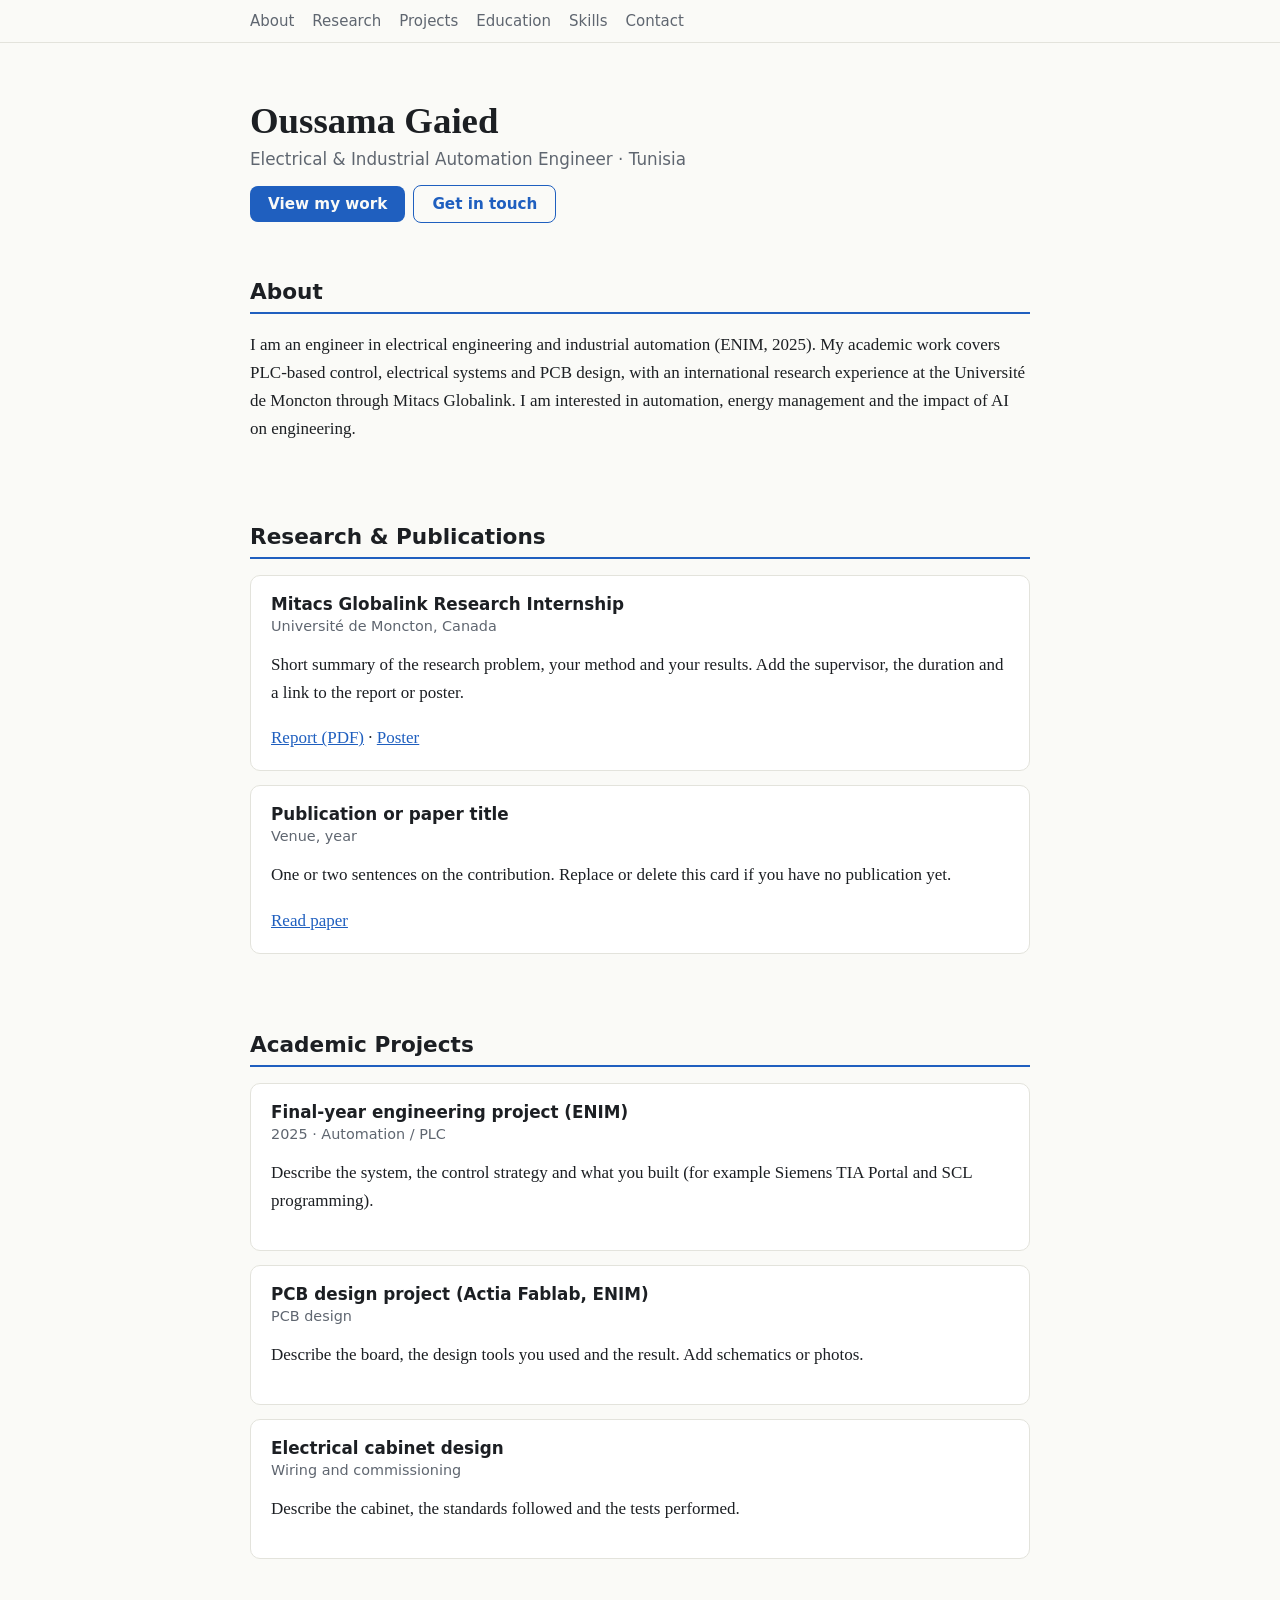
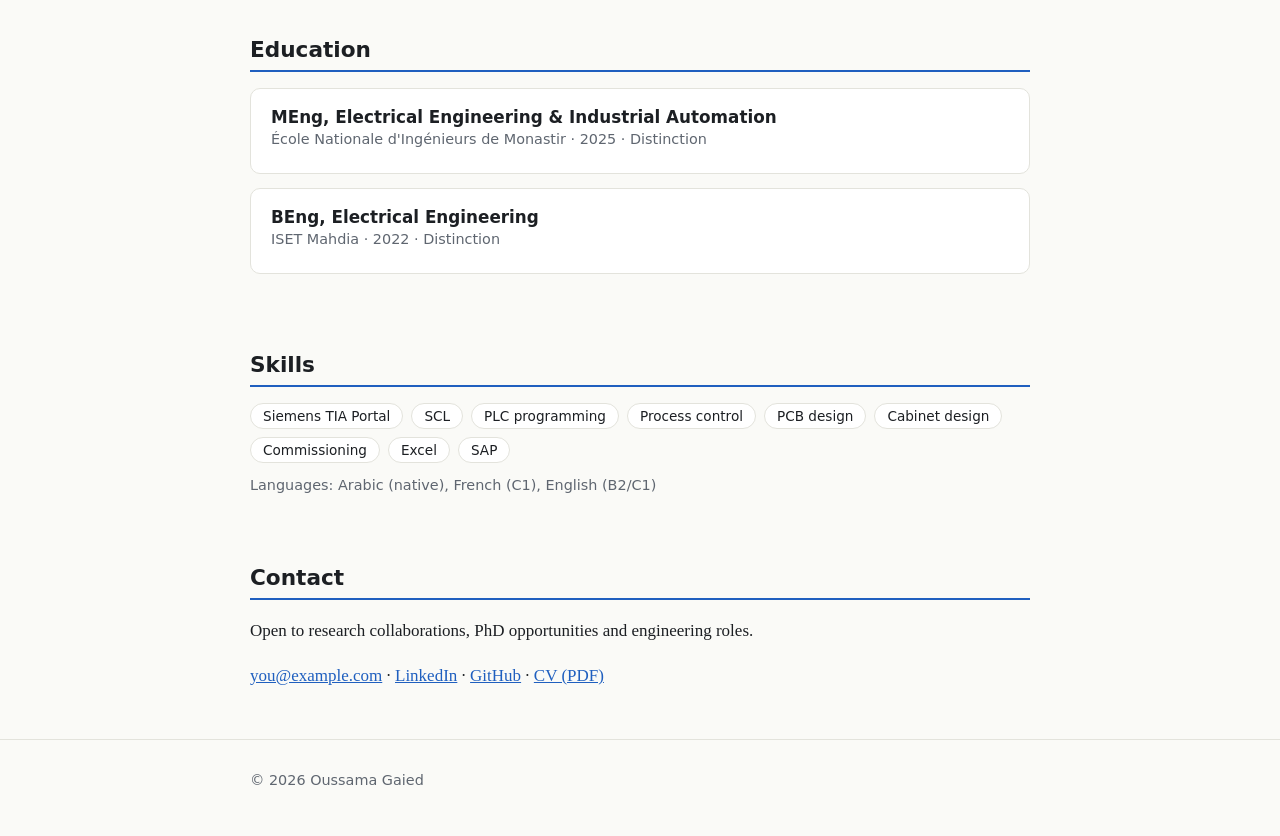
==== index.html @ b5bf5318 "Add files via upload" ====
<!DOCTYPE html>
<html lang="en">
<head>
<meta charset="utf-8">
<meta name="viewport" content="width=device-width, initial-scale=1, viewport-fit=cover">
<title>Oussama Gaied | Electrical & Automation Engineer</title>
<style>
:root{--bg:#fafaf7;--fg:#1c1f23;--muted:#5f6670;--accent:#1f5fbf;--card:#fff;--line:#e3e3dc;box-sizing:border-box;padding-top:env(safe-area-inset-top,0px);padding-bottom:env(safe-area-inset-bottom,0px)}
@media (prefers-color-scheme:dark){:root:not([data-theme="light"]){--bg:#14171a;--fg:#e8eaed;--muted:#9aa3ad;--accent:#6ea8ff;--card:#1b1f24;--line:#2b3138}}
:root[data-theme="dark"]{--bg:#14171a;--fg:#e8eaed;--muted:#9aa3ad;--accent:#6ea8ff;--card:#1b1f24;--line:#2b3138}
*{box-sizing:border-box}
html{scroll-padding-top:env(safe-area-inset-top,0px);scroll-behavior:smooth}
body{margin:0;background:var(--bg);color:var(--fg);font:17px/1.65 Georgia,"Times New Roman",serif}
.wrap{max-width:820px;margin:0 auto;padding:0 20px}
nav{position:sticky;top:env(safe-area-inset-top,0px);background:var(--bg);border-bottom:1px solid var(--line);z-index:5}
nav .wrap{display:flex;gap:18px;overflow-x:auto;padding:12px 20px;font:15px system-ui,sans-serif}
nav a{color:var(--muted);text-decoration:none;white-space:nowrap}
nav a:hover{color:var(--accent)}
header{padding:56px 0 24px}
h1{font-size:2.3rem;margin:0 0 6px;line-height:1.2}
.tag{color:var(--muted);font:1.05rem system-ui,sans-serif;margin:0 0 16px}
h2{font:600 1.35rem system-ui,sans-serif;margin:0 0 16px;padding-bottom:8px;border-bottom:2px solid var(--accent)}
section{padding:32px 0}
.card{background:var(--card);border:1px solid var(--line);border-radius:10px;padding:18px 20px;margin-bottom:14px}
.card h3{margin:0 0 4px;font:600 1.05rem system-ui,sans-serif}
.meta{color:var(--muted);font:.9rem system-ui,sans-serif;margin-bottom:8px}
.chips{display:flex;flex-wrap:wrap;gap:8px;padding:0;list-style:none;margin:0}
.chips li{font:.85rem system-ui,sans-serif;border:1px solid var(--line);background:var(--card);padding:4px 12px;border-radius:99px}
a{color:var(--accent)}
.btn{display:inline-block;font:600 .95rem system-ui,sans-serif;padding:9px 18px;border-radius:8px;background:var(--accent);color:var(--bg);text-decoration:none;margin-right:8px}
.btn.alt{background:none;border:1px solid var(--accent);color:var(--accent)}
footer{padding:32px 0 48px;color:var(--muted);font:.9rem system-ui,sans-serif;border-top:1px solid var(--line)}
</style>
</head>
<body>
<nav><div class="wrap"><a href="#about">About</a><a href="#research">Research</a><a href="#projects">Projects</a><a href="#education">Education</a><a href="#skills">Skills</a><a href="#contact">Contact</a></div></nav>

<main class="wrap">
<header>
<h1>Oussama Gaied</h1>
<p class="tag">Electrical &amp; Industrial Automation Engineer · Tunisia</p>
<a class="btn" href="#research">View my work</a><a class="btn alt" href="#contact">Get in touch</a>
</header>

<section id="about">
<h2>About</h2>
<p>I am an engineer in electrical engineering and industrial automation (ENIM, 2025). My academic work covers PLC-based control, electrical systems and PCB design, with an international research experience at the Université de Moncton through Mitacs Globalink. I am interested in automation, energy management and the impact of AI on engineering.</p>
</section>

<section id="research">
<h2>Research &amp; Publications</h2>
<div class="card">
<h3>Mitacs Globalink Research Internship</h3>
<div class="meta">Université de Moncton, Canada</div>
<p>Short summary of the research problem, your method and your results. Add the supervisor, the duration and a link to the report or poster.</p>
<a href="#">Report (PDF)</a> · <a href="#">Poster</a>
</div>
<div class="card">
<h3>Publication or paper title</h3>
<div class="meta">Venue, year</div>
<p>One or two sentences on the contribution. Replace or delete this card if you have no publication yet.</p>
<a href="#">Read paper</a>
</div>
</section>

<section id="projects">
<h2>Academic Projects</h2>
<div class="card">
<h3>Final-year engineering project (ENIM)</h3>
<div class="meta">2025 · Automation / PLC</div>
<p>Describe the system, the control strategy and what you built (for example Siemens TIA Portal and SCL programming).</p>
</div>
<div class="card">
<h3>PCB design project (Actia Fablab, ENIM)</h3>
<div class="meta">PCB design</div>
<p>Describe the board, the design tools you used and the result. Add schematics or photos.</p>
</div>
<div class="card">
<h3>Electrical cabinet design</h3>
<div class="meta">Wiring and commissioning</div>
<p>Describe the cabinet, the standards followed and the tests performed.</p>
</div>
</section>

<section id="education">
<h2>Education</h2>
<div class="card"><h3>MEng, Electrical Engineering &amp; Industrial Automation</h3><div class="meta">École Nationale d'Ingénieurs de Monastir · 2025 · Distinction</div></div>
<div class="card"><h3>BEng, Electrical Engineering</h3><div class="meta">ISET Mahdia · 2022 · Distinction</div></div>
</section>

<section id="skills">
<h2>Skills</h2>
<ul class="chips"><li>Siemens TIA Portal</li><li>SCL</li><li>PLC programming</li><li>Process control</li><li>PCB design</li><li>Cabinet design</li><li>Commissioning</li><li>Excel</li><li>SAP</li></ul>
<p class="meta" style="margin-top:14px">Languages: Arabic (native), French (C1), English (B2/C1)</p>
</section>

<section id="contact">
<h2>Contact</h2>
<p>Open to research collaborations, PhD opportunities and engineering roles.</p>
<p><a href="mailto:you@example.com">you@example.com</a> · <a href="#">LinkedIn</a> · <a href="#">GitHub</a> · <a href="#">CV (PDF)</a></p>
</section>
</main>

<footer><div class="wrap">© 2026 Oussama Gaied</div></footer>
</body>
</html>
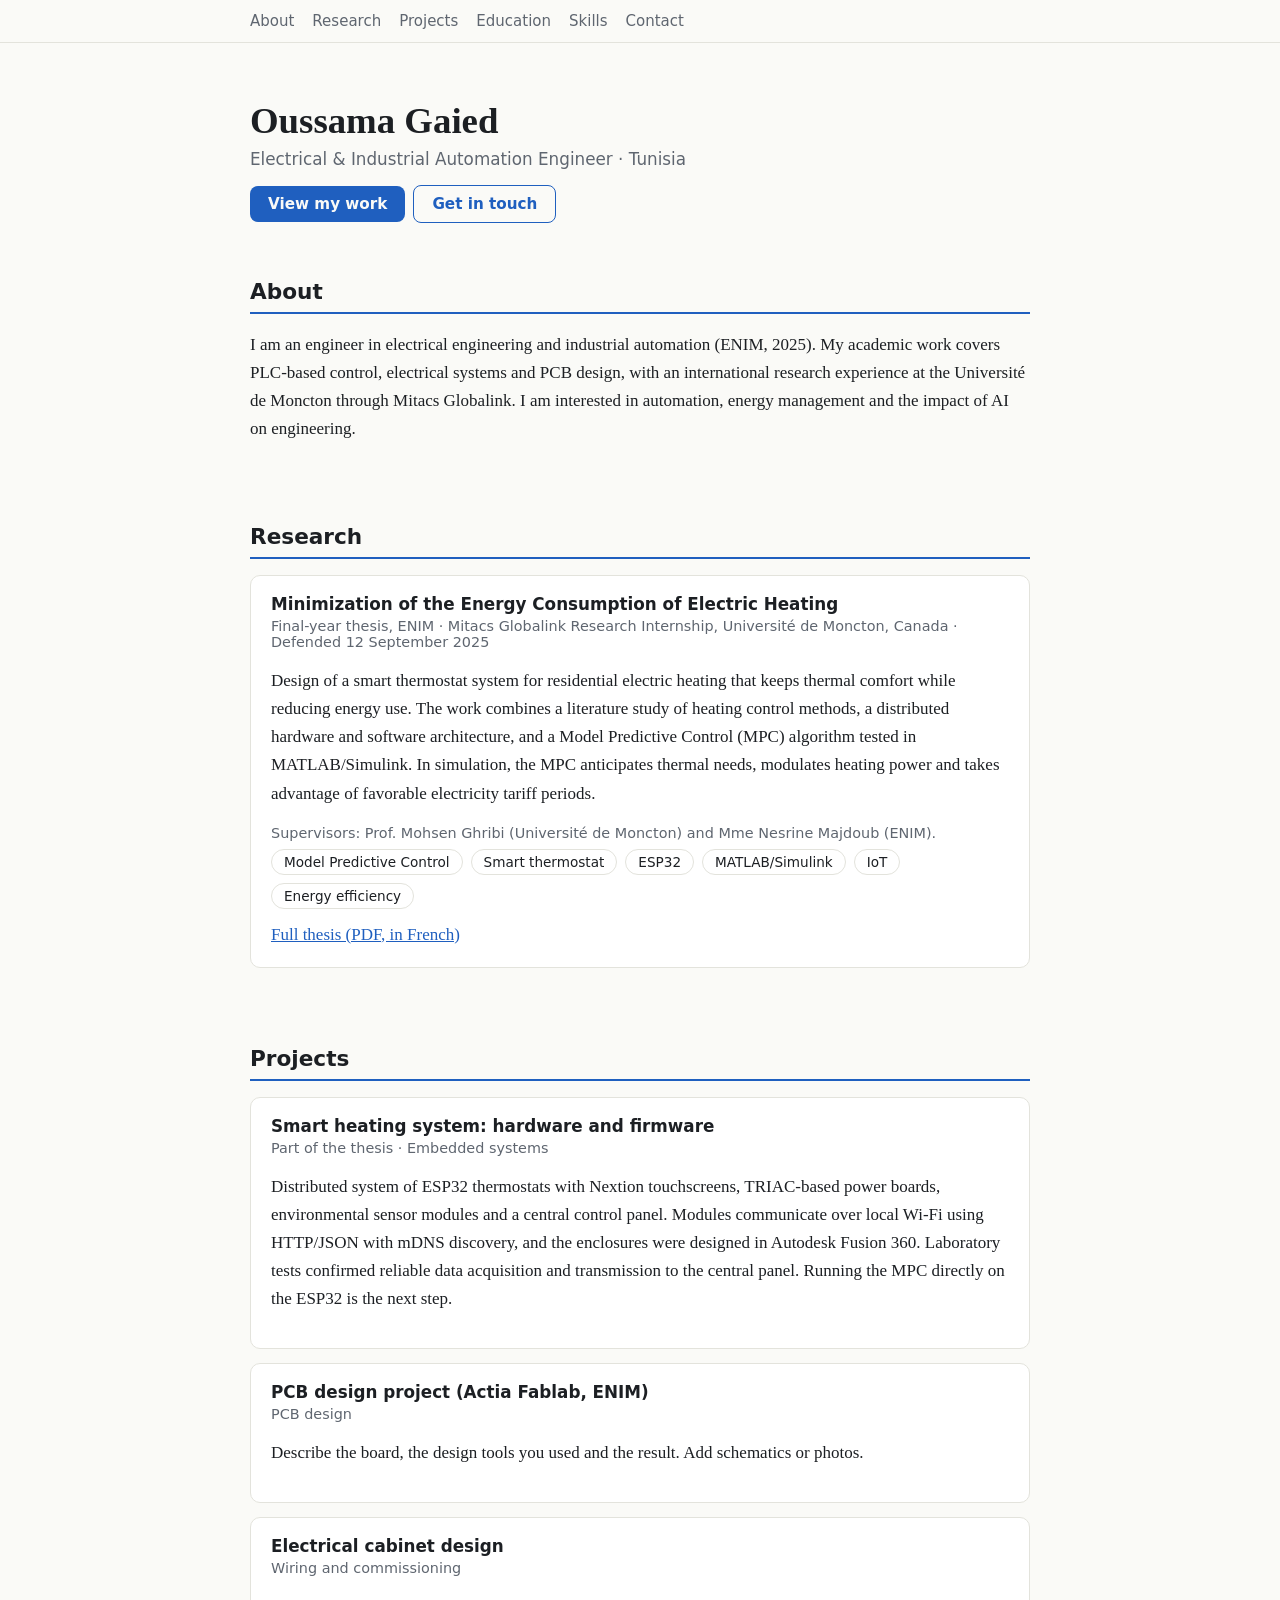
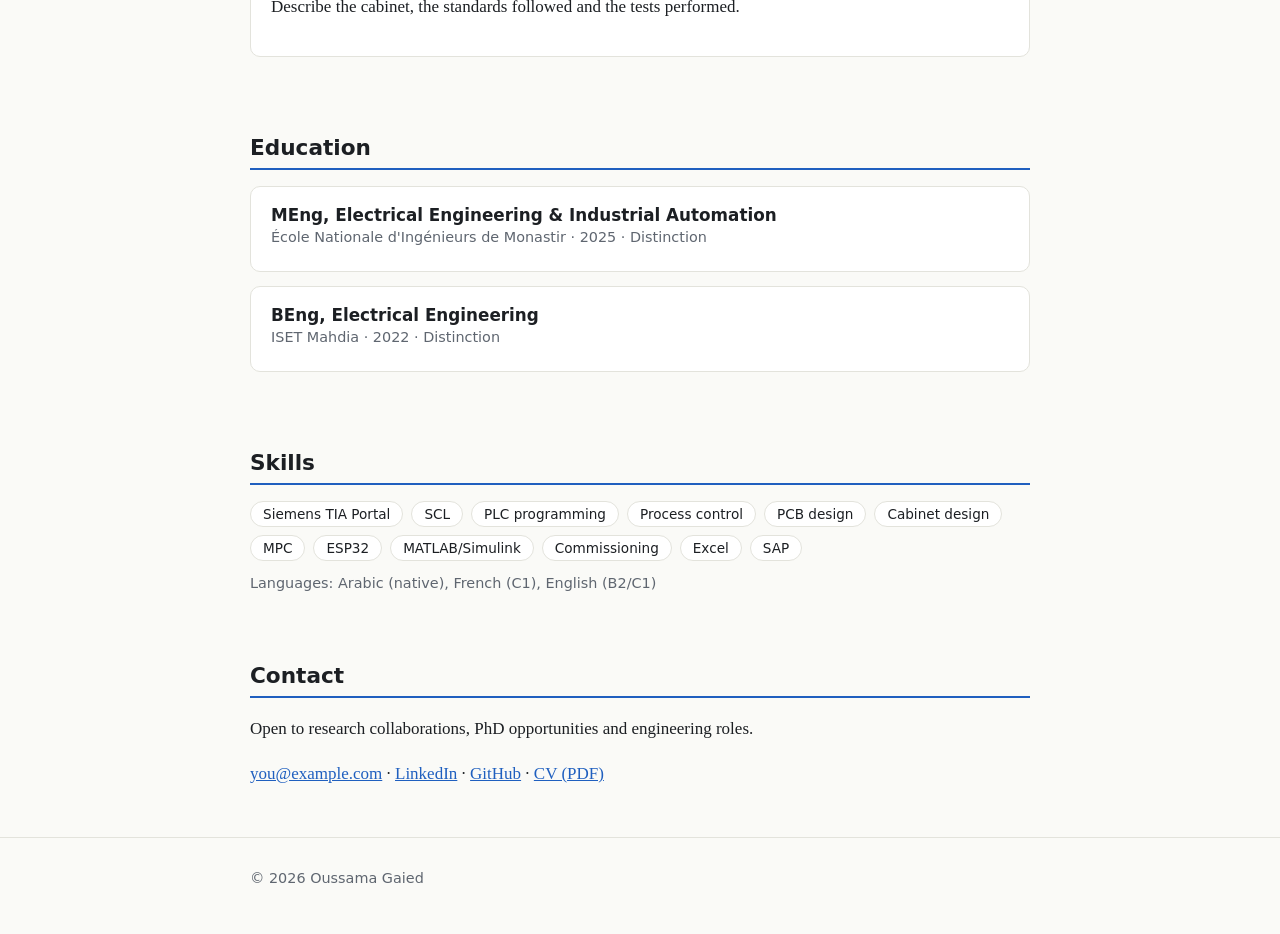
==== commit cadc8e38: "Add files via upload" ====
--- a/index.html
+++ b/index.html
@@ -48,27 +48,23 @@
 </section>
 
 <section id="research">
-<h2>Research &amp; Publications</h2>
+<h2>Research</h2>
 <div class="card">
-<h3>Mitacs Globalink Research Internship</h3>
-<div class="meta">Université de Moncton, Canada</div>
-<p>Short summary of the research problem, your method and your results. Add the supervisor, the duration and a link to the report or poster.</p>
-<a href="#">Report (PDF)</a> · <a href="#">Poster</a>
-</div>
-<div class="card">
-<h3>Publication or paper title</h3>
-<div class="meta">Venue, year</div>
-<p>One or two sentences on the contribution. Replace or delete this card if you have no publication yet.</p>
-<a href="#">Read paper</a>
+<h3>Minimization of the Energy Consumption of Electric Heating</h3>
+<div class="meta">Final-year thesis, ENIM · Mitacs Globalink Research Internship, Université de Moncton, Canada · Defended 12 September 2025</div>
+<p>Design of a smart thermostat system for residential electric heating that keeps thermal comfort while reducing energy use. The work combines a literature study of heating control methods, a distributed hardware and software architecture, and a Model Predictive Control (MPC) algorithm tested in MATLAB/Simulink. In simulation, the MPC anticipates thermal needs, modulates heating power and takes advantage of favorable electricity tariff periods.</p>
+<p class="meta">Supervisors: Prof. Mohsen Ghribi (Université de Moncton) and Mme Nesrine Majdoub (ENIM).</p>
+<ul class="chips" style="margin-bottom:12px"><li>Model Predictive Control</li><li>Smart thermostat</li><li>ESP32</li><li>MATLAB/Simulink</li><li>IoT</li><li>Energy efficiency</li></ul>
+<a href="thesis.pdf">Full thesis (PDF, in French)</a>
 </div>
 </section>
 
 <section id="projects">
-<h2>Academic Projects</h2>
+<h2>Projects</h2>
 <div class="card">
-<h3>Final-year engineering project (ENIM)</h3>
-<div class="meta">2025 · Automation / PLC</div>
-<p>Describe the system, the control strategy and what you built (for example Siemens TIA Portal and SCL programming).</p>
+<h3>Smart heating system: hardware and firmware</h3>
+<div class="meta">Part of the thesis · Embedded systems</div>
+<p>Distributed system of ESP32 thermostats with Nextion touchscreens, TRIAC-based power boards, environmental sensor modules and a central control panel. Modules communicate over local Wi-Fi using HTTP/JSON with mDNS discovery, and the enclosures were designed in Autodesk Fusion 360. Laboratory tests confirmed reliable data acquisition and transmission to the central panel. Running the MPC directly on the ESP32 is the next step.</p>
 </div>
 <div class="card">
 <h3>PCB design project (Actia Fablab, ENIM)</h3>
@@ -90,7 +86,7 @@
 
 <section id="skills">
 <h2>Skills</h2>
-<ul class="chips"><li>Siemens TIA Portal</li><li>SCL</li><li>PLC programming</li><li>Process control</li><li>PCB design</li><li>Cabinet design</li><li>Commissioning</li><li>Excel</li><li>SAP</li></ul>
+<ul class="chips"><li>Siemens TIA Portal</li><li>SCL</li><li>PLC programming</li><li>Process control</li><li>PCB design</li><li>Cabinet design</li><li>MPC</li><li>ESP32</li><li>MATLAB/Simulink</li><li>Commissioning</li><li>Excel</li><li>SAP</li></ul>
 <p class="meta" style="margin-top:14px">Languages: Arabic (native), French (C1), English (B2/C1)</p>
 </section>
 
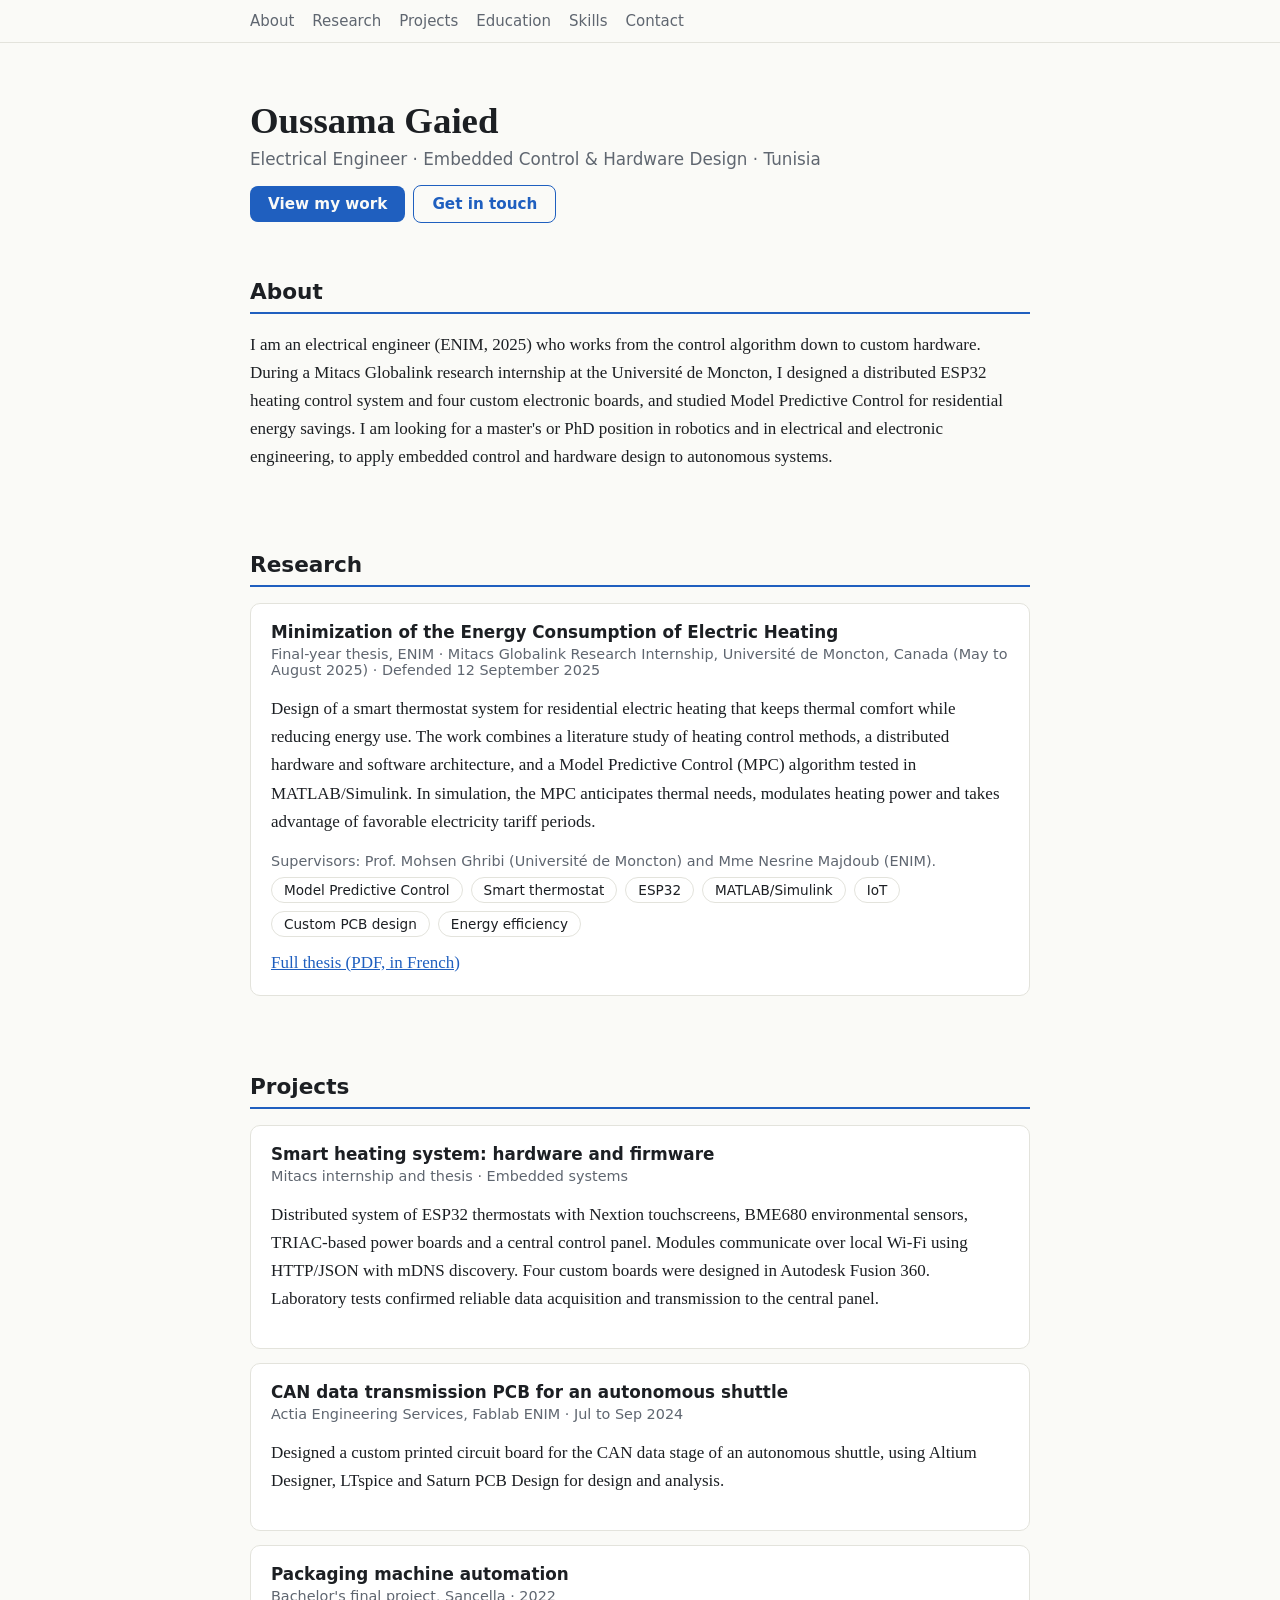
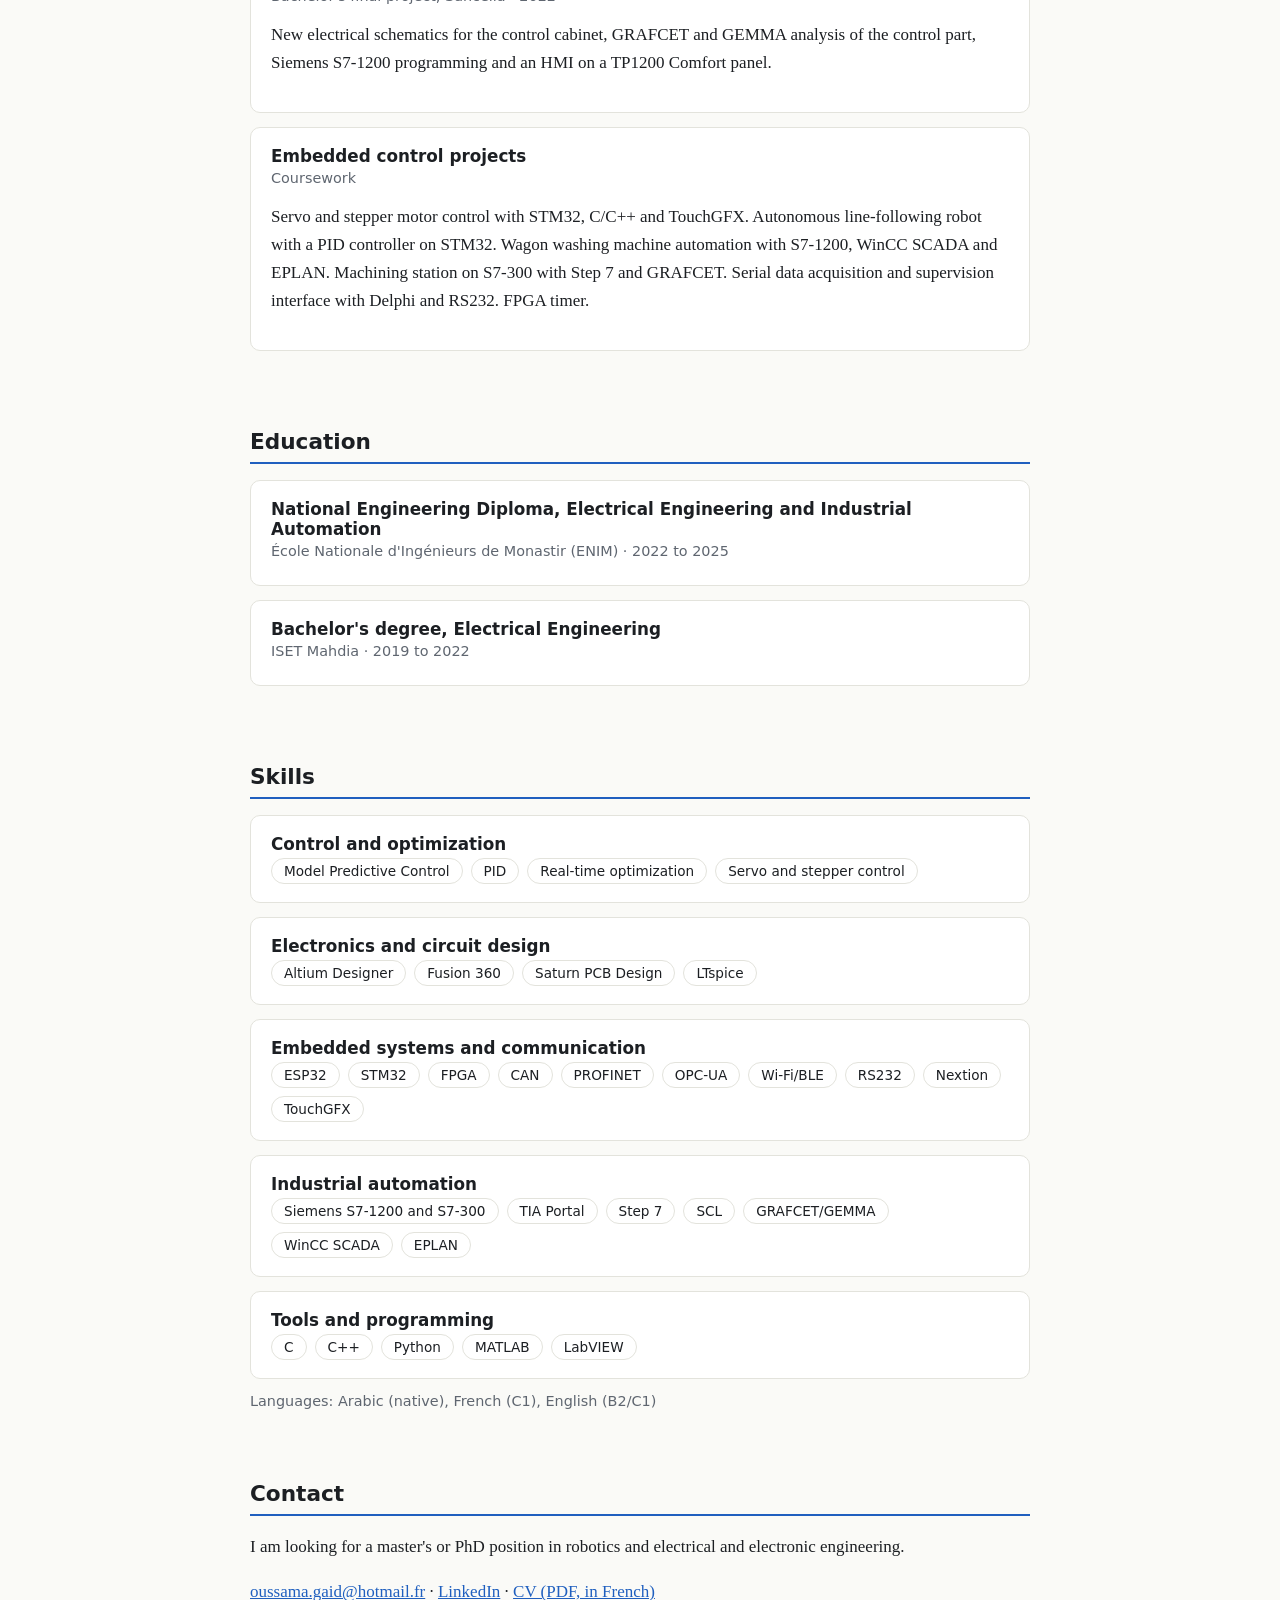
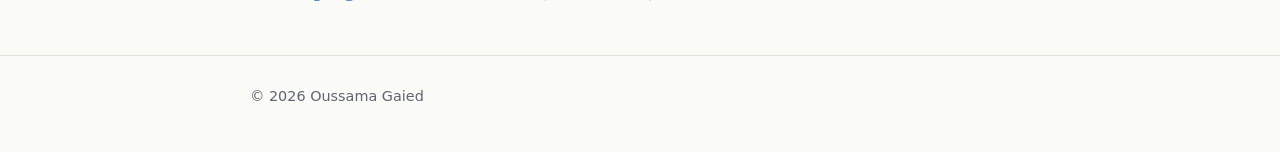
==== commit 886c44b0: "Add files via upload" ====
--- a/index.html
+++ b/index.html
@@ -38,23 +38,23 @@
 <main class="wrap">
 <header>
 <h1>Oussama Gaied</h1>
-<p class="tag">Electrical &amp; Industrial Automation Engineer · Tunisia</p>
+<p class="tag">Electrical Engineer · Embedded Control &amp; Hardware Design · Tunisia</p>
 <a class="btn" href="#research">View my work</a><a class="btn alt" href="#contact">Get in touch</a>
 </header>
 
 <section id="about">
 <h2>About</h2>
-<p>I am an engineer in electrical engineering and industrial automation (ENIM, 2025). My academic work covers PLC-based control, electrical systems and PCB design, with an international research experience at the Université de Moncton through Mitacs Globalink. I am interested in automation, energy management and the impact of AI on engineering.</p>
+<p>I am an electrical engineer (ENIM, 2025) who works from the control algorithm down to custom hardware. During a Mitacs Globalink research internship at the Université de Moncton, I designed a distributed ESP32 heating control system and four custom electronic boards, and studied Model Predictive Control for residential energy savings. I am looking for a master's or PhD position in robotics and in electrical and electronic engineering, to apply embedded control and hardware design to autonomous systems.</p>
 </section>
 
 <section id="research">
 <h2>Research</h2>
 <div class="card">
 <h3>Minimization of the Energy Consumption of Electric Heating</h3>
-<div class="meta">Final-year thesis, ENIM · Mitacs Globalink Research Internship, Université de Moncton, Canada · Defended 12 September 2025</div>
+<div class="meta">Final-year thesis, ENIM · Mitacs Globalink Research Internship, Université de Moncton, Canada (May to August 2025) · Defended 12 September 2025</div>
 <p>Design of a smart thermostat system for residential electric heating that keeps thermal comfort while reducing energy use. The work combines a literature study of heating control methods, a distributed hardware and software architecture, and a Model Predictive Control (MPC) algorithm tested in MATLAB/Simulink. In simulation, the MPC anticipates thermal needs, modulates heating power and takes advantage of favorable electricity tariff periods.</p>
 <p class="meta">Supervisors: Prof. Mohsen Ghribi (Université de Moncton) and Mme Nesrine Majdoub (ENIM).</p>
-<ul class="chips" style="margin-bottom:12px"><li>Model Predictive Control</li><li>Smart thermostat</li><li>ESP32</li><li>MATLAB/Simulink</li><li>IoT</li><li>Energy efficiency</li></ul>
+<ul class="chips" style="margin-bottom:12px"><li>Model Predictive Control</li><li>Smart thermostat</li><li>ESP32</li><li>MATLAB/Simulink</li><li>IoT</li><li>Custom PCB design</li><li>Energy efficiency</li></ul>
 <a href="thesis.pdf">Full thesis (PDF, in French)</a>
 </div>
 </section>
@@ -63,37 +63,46 @@
 <h2>Projects</h2>
 <div class="card">
 <h3>Smart heating system: hardware and firmware</h3>
-<div class="meta">Part of the thesis · Embedded systems</div>
-<p>Distributed system of ESP32 thermostats with Nextion touchscreens, TRIAC-based power boards, environmental sensor modules and a central control panel. Modules communicate over local Wi-Fi using HTTP/JSON with mDNS discovery, and the enclosures were designed in Autodesk Fusion 360. Laboratory tests confirmed reliable data acquisition and transmission to the central panel. Running the MPC directly on the ESP32 is the next step.</p>
+<div class="meta">Mitacs internship and thesis · Embedded systems</div>
+<p>Distributed system of ESP32 thermostats with Nextion touchscreens, BME680 environmental sensors, TRIAC-based power boards and a central control panel. Modules communicate over local Wi-Fi using HTTP/JSON with mDNS discovery. Four custom boards were designed in Autodesk Fusion 360. Laboratory tests confirmed reliable data acquisition and transmission to the central panel.</p>
 </div>
 <div class="card">
-<h3>PCB design project (Actia Fablab, ENIM)</h3>
-<div class="meta">PCB design</div>
-<p>Describe the board, the design tools you used and the result. Add schematics or photos.</p>
+<h3>CAN data transmission PCB for an autonomous shuttle</h3>
+<div class="meta">Actia Engineering Services, Fablab ENIM · Jul to Sep 2024</div>
+<p>Designed a custom printed circuit board for the CAN data stage of an autonomous shuttle, using Altium Designer, LTspice and Saturn PCB Design for design and analysis.</p>
 </div>
 <div class="card">
-<h3>Electrical cabinet design</h3>
-<div class="meta">Wiring and commissioning</div>
-<p>Describe the cabinet, the standards followed and the tests performed.</p>
+<h3>Packaging machine automation</h3>
+<div class="meta">Bachelor's final project, Sancella · 2022</div>
+<p>New electrical schematics for the control cabinet, GRAFCET and GEMMA analysis of the control part, Siemens S7-1200 programming and an HMI on a TP1200 Comfort panel.</p>
+</div>
+<div class="card">
+<h3>Embedded control projects</h3>
+<div class="meta">Coursework</div>
+<p>Servo and stepper motor control with STM32, C/C++ and TouchGFX. Autonomous line-following robot with a PID controller on STM32. Wagon washing machine automation with S7-1200, WinCC SCADA and EPLAN. Machining station on S7-300 with Step 7 and GRAFCET. Serial data acquisition and supervision interface with Delphi and RS232. FPGA timer.</p>
 </div>
 </section>
 
 <section id="education">
 <h2>Education</h2>
-<div class="card"><h3>MEng, Electrical Engineering &amp; Industrial Automation</h3><div class="meta">École Nationale d'Ingénieurs de Monastir · 2025 · Distinction</div></div>
-<div class="card"><h3>BEng, Electrical Engineering</h3><div class="meta">ISET Mahdia · 2022 · Distinction</div></div>
+<div class="card"><h3>National Engineering Diploma, Electrical Engineering and Industrial Automation</h3><div class="meta">École Nationale d'Ingénieurs de Monastir (ENIM) · 2022 to 2025</div></div>
+<div class="card"><h3>Bachelor's degree, Electrical Engineering</h3><div class="meta">ISET Mahdia · 2019 to 2022</div></div>
 </section>
 
 <section id="skills">
 <h2>Skills</h2>
-<ul class="chips"><li>Siemens TIA Portal</li><li>SCL</li><li>PLC programming</li><li>Process control</li><li>PCB design</li><li>Cabinet design</li><li>MPC</li><li>ESP32</li><li>MATLAB/Simulink</li><li>Commissioning</li><li>Excel</li><li>SAP</li></ul>
+<div class="card"><h3>Control and optimization</h3><ul class="chips"><li>Model Predictive Control</li><li>PID</li><li>Real-time optimization</li><li>Servo and stepper control</li></ul></div>
+<div class="card"><h3>Electronics and circuit design</h3><ul class="chips"><li>Altium Designer</li><li>Fusion 360</li><li>Saturn PCB Design</li><li>LTspice</li></ul></div>
+<div class="card"><h3>Embedded systems and communication</h3><ul class="chips"><li>ESP32</li><li>STM32</li><li>FPGA</li><li>CAN</li><li>PROFINET</li><li>OPC-UA</li><li>Wi-Fi/BLE</li><li>RS232</li><li>Nextion</li><li>TouchGFX</li></ul></div>
+<div class="card"><h3>Industrial automation</h3><ul class="chips"><li>Siemens S7-1200 and S7-300</li><li>TIA Portal</li><li>Step 7</li><li>SCL</li><li>GRAFCET/GEMMA</li><li>WinCC SCADA</li><li>EPLAN</li></ul></div>
+<div class="card"><h3>Tools and programming</h3><ul class="chips"><li>C</li><li>C++</li><li>Python</li><li>MATLAB</li><li>LabVIEW</li></ul></div>
 <p class="meta" style="margin-top:14px">Languages: Arabic (native), French (C1), English (B2/C1)</p>
 </section>
 
 <section id="contact">
 <h2>Contact</h2>
-<p>Open to research collaborations, PhD opportunities and engineering roles.</p>
-<p><a href="mailto:you@example.com">you@example.com</a> · <a href="#">LinkedIn</a> · <a href="#">GitHub</a> · <a href="#">CV (PDF)</a></p>
+<p>I am looking for a master's or PhD position in robotics and electrical and electronic engineering.</p>
+<p><a href="mailto:oussama.gaid@hotmail.fr">oussama.gaid@hotmail.fr</a> · <a href="https://www.linkedin.com/in/gaid-oussama">LinkedIn</a> · <a href="cv.pdf">CV (PDF, in French)</a></p>
 </section>
 </main>
 
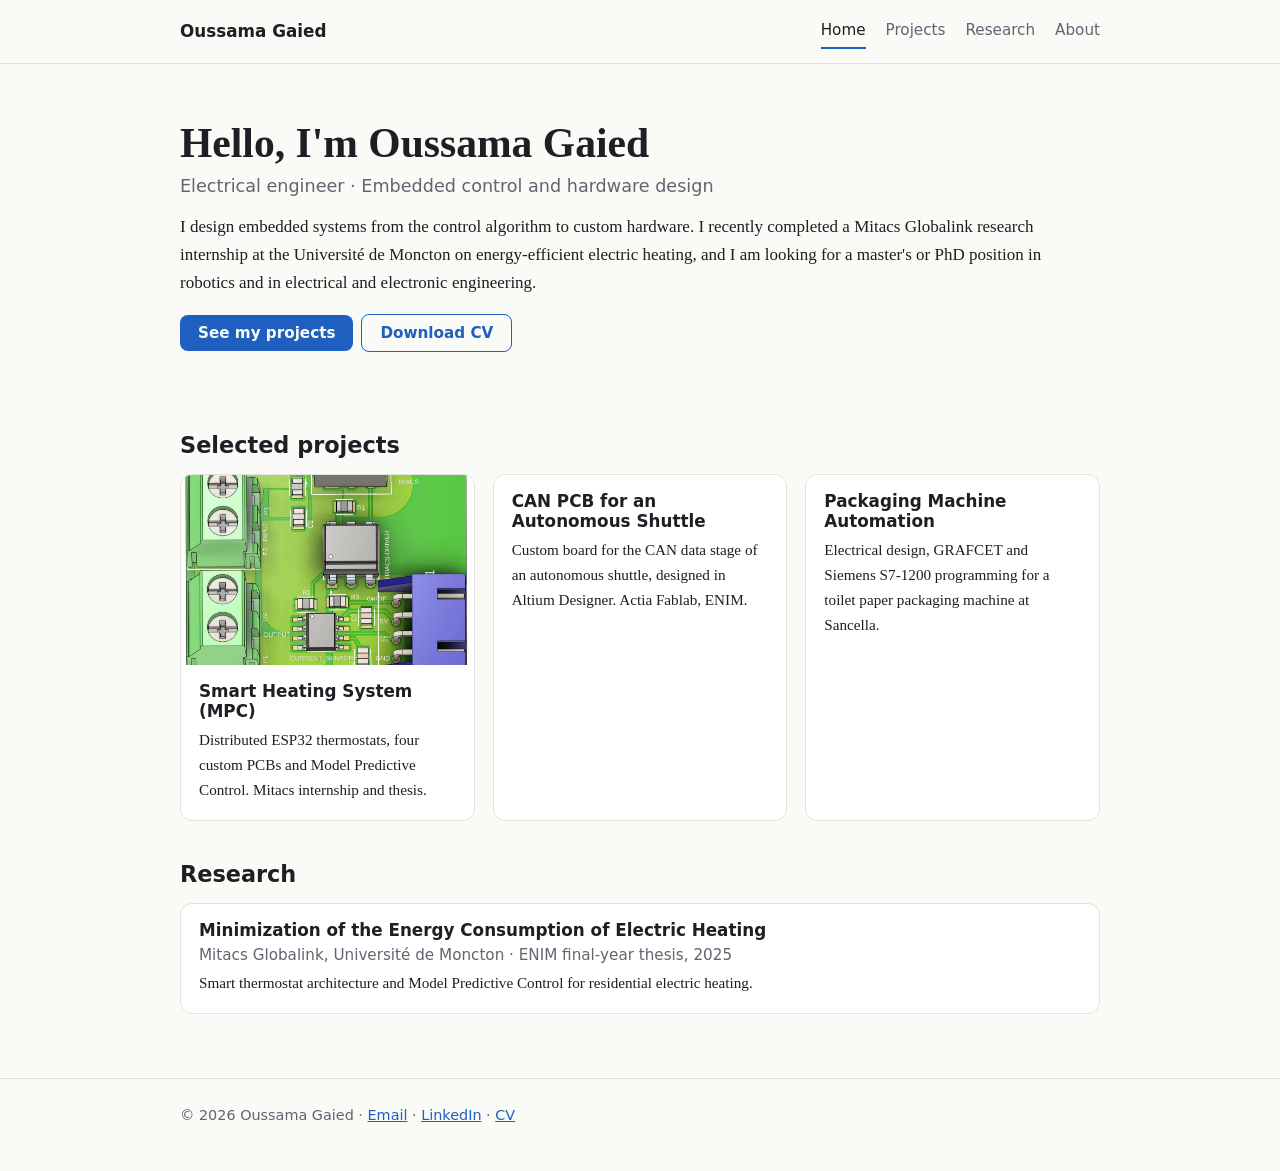
==== commit 642aad78: "Add files via upload" ====
--- a/index.html
+++ b/index.html
@@ -1,111 +1,26 @@
 <!DOCTYPE html>
-<html lang="en">
-<head>
-<meta charset="utf-8">
-<meta name="viewport" content="width=device-width, initial-scale=1, viewport-fit=cover">
-<title>Oussama Gaied | Electrical & Automation Engineer</title>
-<style>
-:root{--bg:#fafaf7;--fg:#1c1f23;--muted:#5f6670;--accent:#1f5fbf;--card:#fff;--line:#e3e3dc;box-sizing:border-box;padding-top:env(safe-area-inset-top,0px);padding-bottom:env(safe-area-inset-bottom,0px)}
-@media (prefers-color-scheme:dark){:root:not([data-theme="light"]){--bg:#14171a;--fg:#e8eaed;--muted:#9aa3ad;--accent:#6ea8ff;--card:#1b1f24;--line:#2b3138}}
-:root[data-theme="dark"]{--bg:#14171a;--fg:#e8eaed;--muted:#9aa3ad;--accent:#6ea8ff;--card:#1b1f24;--line:#2b3138}
-*{box-sizing:border-box}
-html{scroll-padding-top:env(safe-area-inset-top,0px);scroll-behavior:smooth}
-body{margin:0;background:var(--bg);color:var(--fg);font:17px/1.65 Georgia,"Times New Roman",serif}
-.wrap{max-width:820px;margin:0 auto;padding:0 20px}
-nav{position:sticky;top:env(safe-area-inset-top,0px);background:var(--bg);border-bottom:1px solid var(--line);z-index:5}
-nav .wrap{display:flex;gap:18px;overflow-x:auto;padding:12px 20px;font:15px system-ui,sans-serif}
-nav a{color:var(--muted);text-decoration:none;white-space:nowrap}
-nav a:hover{color:var(--accent)}
-header{padding:56px 0 24px}
-h1{font-size:2.3rem;margin:0 0 6px;line-height:1.2}
-.tag{color:var(--muted);font:1.05rem system-ui,sans-serif;margin:0 0 16px}
-h2{font:600 1.35rem system-ui,sans-serif;margin:0 0 16px;padding-bottom:8px;border-bottom:2px solid var(--accent)}
-section{padding:32px 0}
-.card{background:var(--card);border:1px solid var(--line);border-radius:10px;padding:18px 20px;margin-bottom:14px}
-.card h3{margin:0 0 4px;font:600 1.05rem system-ui,sans-serif}
-.meta{color:var(--muted);font:.9rem system-ui,sans-serif;margin-bottom:8px}
-.chips{display:flex;flex-wrap:wrap;gap:8px;padding:0;list-style:none;margin:0}
-.chips li{font:.85rem system-ui,sans-serif;border:1px solid var(--line);background:var(--card);padding:4px 12px;border-radius:99px}
-a{color:var(--accent)}
-.btn{display:inline-block;font:600 .95rem system-ui,sans-serif;padding:9px 18px;border-radius:8px;background:var(--accent);color:var(--bg);text-decoration:none;margin-right:8px}
-.btn.alt{background:none;border:1px solid var(--accent);color:var(--accent)}
-footer{padding:32px 0 48px;color:var(--muted);font:.9rem system-ui,sans-serif;border-top:1px solid var(--line)}
-</style>
-</head>
+<html lang="en"><head><meta charset="utf-8"><meta name="viewport" content="width=device-width, initial-scale=1">
+<title>Home | Oussama Gaied</title><link rel="stylesheet" href="style.css"></head>
 <body>
-<nav><div class="wrap"><a href="#about">About</a><a href="#research">Research</a><a href="#projects">Projects</a><a href="#education">Education</a><a href="#skills">Skills</a><a href="#contact">Contact</a></div></nav>
-
+<header class="site-nav"><div class="wrap"><a class="brand" href="index.html">Oussama Gaied</a><nav class="links"><a href="index.html" class=on>Home</a><a href="projects.html">Projects</a><a href="research.html">Research</a><a href="about.html">About</a></nav></div></header>
 <main class="wrap">
-<header>
-<h1>Oussama Gaied</h1>
-<p class="tag">Electrical Engineer · Embedded Control &amp; Hardware Design · Tunisia</p>
-<a class="btn" href="#research">View my work</a><a class="btn alt" href="#contact">Get in touch</a>
-</header>
-
-<section id="about">
-<h2>About</h2>
-<p>I am an electrical engineer (ENIM, 2025) who works from the control algorithm down to custom hardware. During a Mitacs Globalink research internship at the Université de Moncton, I designed a distributed ESP32 heating control system and four custom electronic boards, and studied Model Predictive Control for residential energy savings. I am looking for a master's or PhD position in robotics and in electrical and electronic engineering, to apply embedded control and hardware design to autonomous systems.</p>
+<section class="hero">
+<img src="assets/profile.jpg" alt="Oussama Gaied" onerror="this.remove()">
+<div><h1>Hello, I'm Oussama Gaied</h1>
+<p class="tag">Electrical engineer · Embedded control and hardware design</p>
+<p>I design embedded systems from the control algorithm to custom hardware. I recently completed a Mitacs Globalink research internship at the Université de Moncton on energy-efficient electric heating, and I am looking for a master's or PhD position in robotics and in electrical and electronic engineering.</p>
+<a class="btn" href="projects.html">See my projects</a><a class="btn alt" href="cv.pdf">Download CV</a></div>
 </section>
-
-<section id="research">
+<h2>Selected projects</h2>
+<div class="grid"><a class="card" href="project-smart-heating.html"><img src="assets/heating-power-board-3d.jpg" alt="Smart heating power board" onerror="this.remove()"><div class="body"><h3>Smart Heating System (MPC)</h3><p>Distributed ESP32 thermostats, four custom PCBs and Model Predictive Control. Mitacs internship and thesis.</p></div></a><a class="card" href="project-can-pcb.html"><img src="assets/can-pcb.jpg" alt="CAN PCB" onerror="this.remove()"><div class="body"><h3>CAN PCB for an Autonomous Shuttle</h3><p>Custom board for the CAN data stage of an autonomous shuttle, designed in Altium Designer. Actia Fablab, ENIM.</p></div></a><a class="card" href="project-packaging.html"><img src="assets/packaging.jpg" alt="Packaging machine" onerror="this.remove()"><div class="body"><h3>Packaging Machine Automation</h3><p>Electrical design, GRAFCET and Siemens S7-1200 programming for a toilet paper packaging machine at Sancella.</p></div></a></div>
 <h2>Research</h2>
-<div class="card">
-<h3>Minimization of the Energy Consumption of Electric Heating</h3>
-<div class="meta">Final-year thesis, ENIM · Mitacs Globalink Research Internship, Université de Moncton, Canada (May to August 2025) · Defended 12 September 2025</div>
-<p>Design of a smart thermostat system for residential electric heating that keeps thermal comfort while reducing energy use. The work combines a literature study of heating control methods, a distributed hardware and software architecture, and a Model Predictive Control (MPC) algorithm tested in MATLAB/Simulink. In simulation, the MPC anticipates thermal needs, modulates heating power and takes advantage of favorable electricity tariff periods.</p>
-<p class="meta">Supervisors: Prof. Mohsen Ghribi (Université de Moncton) and Mme Nesrine Majdoub (ENIM).</p>
-<ul class="chips" style="margin-bottom:12px"><li>Model Predictive Control</li><li>Smart thermostat</li><li>ESP32</li><li>MATLAB/Simulink</li><li>IoT</li><li>Custom PCB design</li><li>Energy efficiency</li></ul>
-<a href="thesis.pdf">Full thesis (PDF, in French)</a>
-</div>
-</section>
-
-<section id="projects">
-<h2>Projects</h2>
-<div class="card">
-<h3>Smart heating system: hardware and firmware</h3>
-<div class="meta">Mitacs internship and thesis · Embedded systems</div>
-<p>Distributed system of ESP32 thermostats with Nextion touchscreens, BME680 environmental sensors, TRIAC-based power boards and a central control panel. Modules communicate over local Wi-Fi using HTTP/JSON with mDNS discovery. Four custom boards were designed in Autodesk Fusion 360. Laboratory tests confirmed reliable data acquisition and transmission to the central panel.</p>
-</div>
-<div class="card">
-<h3>CAN data transmission PCB for an autonomous shuttle</h3>
-<div class="meta">Actia Engineering Services, Fablab ENIM · Jul to Sep 2024</div>
-<p>Designed a custom printed circuit board for the CAN data stage of an autonomous shuttle, using Altium Designer, LTspice and Saturn PCB Design for design and analysis.</p>
-</div>
-<div class="card">
-<h3>Packaging machine automation</h3>
-<div class="meta">Bachelor's final project, Sancella · 2022</div>
-<p>New electrical schematics for the control cabinet, GRAFCET and GEMMA analysis of the control part, Siemens S7-1200 programming and an HMI on a TP1200 Comfort panel.</p>
-</div>
-<div class="card">
-<h3>Embedded control projects</h3>
-<div class="meta">Coursework</div>
-<p>Servo and stepper motor control with STM32, C/C++ and TouchGFX. Autonomous line-following robot with a PID controller on STM32. Wagon washing machine automation with S7-1200, WinCC SCADA and EPLAN. Machining station on S7-300 with Step 7 and GRAFCET. Serial data acquisition and supervision interface with Delphi and RS232. FPGA timer.</p>
-</div>
-</section>
-
-<section id="education">
-<h2>Education</h2>
-<div class="card"><h3>National Engineering Diploma, Electrical Engineering and Industrial Automation</h3><div class="meta">École Nationale d'Ingénieurs de Monastir (ENIM) · 2022 to 2025</div></div>
-<div class="card"><h3>Bachelor's degree, Electrical Engineering</h3><div class="meta">ISET Mahdia · 2019 to 2022</div></div>
-</section>
-
-<section id="skills">
-<h2>Skills</h2>
-<div class="card"><h3>Control and optimization</h3><ul class="chips"><li>Model Predictive Control</li><li>PID</li><li>Real-time optimization</li><li>Servo and stepper control</li></ul></div>
-<div class="card"><h3>Electronics and circuit design</h3><ul class="chips"><li>Altium Designer</li><li>Fusion 360</li><li>Saturn PCB Design</li><li>LTspice</li></ul></div>
-<div class="card"><h3>Embedded systems and communication</h3><ul class="chips"><li>ESP32</li><li>STM32</li><li>FPGA</li><li>CAN</li><li>PROFINET</li><li>OPC-UA</li><li>Wi-Fi/BLE</li><li>RS232</li><li>Nextion</li><li>TouchGFX</li></ul></div>
-<div class="card"><h3>Industrial automation</h3><ul class="chips"><li>Siemens S7-1200 and S7-300</li><li>TIA Portal</li><li>Step 7</li><li>SCL</li><li>GRAFCET/GEMMA</li><li>WinCC SCADA</li><li>EPLAN</li></ul></div>
-<div class="card"><h3>Tools and programming</h3><ul class="chips"><li>C</li><li>C++</li><li>Python</li><li>MATLAB</li><li>LabVIEW</li></ul></div>
-<p class="meta" style="margin-top:14px">Languages: Arabic (native), French (C1), English (B2/C1)</p>
-</section>
-
-<section id="contact">
-<h2>Contact</h2>
-<p>I am looking for a master's or PhD position in robotics and electrical and electronic engineering.</p>
-<p><a href="mailto:oussama.gaid@hotmail.fr">oussama.gaid@hotmail.fr</a> · <a href="https://www.linkedin.com/in/gaid-oussama">LinkedIn</a> · <a href="cv.pdf">CV (PDF, in French)</a></p>
-</section>
+<a class="card" href="research.html"><div class="body"><h3>Minimization of the Energy Consumption of Electric Heating</h3><p class="meta">Mitacs Globalink, Université de Moncton · ENIM final-year thesis, 2025</p><p>Smart thermostat architecture and Model Predictive Control for residential electric heating.</p></div></a>
 </main>
-
-<footer><div class="wrap">© 2026 Oussama Gaied</div></footer>
-</body>
-</html>
+<footer><div class="wrap">© 2026 Oussama Gaied · <a href="mailto:oussama.gaid@hotmail.fr">Email</a> · <a href="https://www.linkedin.com/in/gaid-oussama">LinkedIn</a> · <a href="cv.pdf">CV</a></div></footer>
+<div id="lb"><img alt=""></div>
+<script>
+var lb=document.getElementById('lb'),li=lb.querySelector('img');
+document.querySelectorAll('.gallery img').forEach(function(i){i.addEventListener('click',function(){li.src=i.src;lb.style.display='flex'})});
+lb.addEventListener('click',function(){lb.style.display='none'});
+</script>
+</body></html>
--- a/style.css
+++ b/style.css
@@ -0,0 +1,42 @@
+:root{--bg:#fafaf7;--fg:#1c1f23;--muted:#5f6670;--accent:#1f5fbf;--card:#fff;--line:#e3e3dc}
+@media (prefers-color-scheme:dark){:root{--bg:#14171a;--fg:#e8eaed;--muted:#9aa3ad;--accent:#6ea8ff;--card:#1b1f24;--line:#2b3138}}
+*{box-sizing:border-box}html{scroll-behavior:smooth}
+body{margin:0;background:var(--bg);color:var(--fg);font:17px/1.65 Georgia,"Times New Roman",serif}
+a{color:var(--accent)}
+.wrap{max-width:960px;margin:0 auto;padding:0 20px}
+.site-nav{position:sticky;top:0;z-index:5;background:var(--bg);border-bottom:1px solid var(--line);font-family:system-ui,sans-serif}
+.site-nav .wrap{display:flex;align-items:center;justify-content:space-between;gap:16px;padding:14px 20px;flex-wrap:wrap}
+.brand{font-weight:700;color:var(--fg);text-decoration:none;font-size:1.05rem}
+.links{display:flex;gap:20px}
+.links a{color:var(--muted);text-decoration:none;font-size:.95rem;padding:4px 0;border-bottom:2px solid transparent}
+.links a:hover,.links a.on{color:var(--fg);border-color:var(--accent)}
+.hero{display:flex;gap:32px;align-items:center;padding:56px 0 32px;flex-wrap:wrap}
+.hero img{width:200px;height:200px;object-fit:cover;border-radius:50%}
+.hero h1{font-size:2.6rem;line-height:1.15;margin:0 0 8px}
+.tag{font:1.1rem system-ui,sans-serif;color:var(--muted);margin:0 0 16px}
+h1{font-size:2rem;margin:40px 0 8px}
+h2{font:600 1.4rem system-ui,sans-serif;margin:40px 0 16px}
+h3{font:600 1.05rem system-ui,sans-serif;margin:0 0 6px}
+.meta{color:var(--muted);font:.9rem system-ui,sans-serif}
+.btn{display:inline-block;font:600 .95rem system-ui,sans-serif;padding:9px 18px;border-radius:8px;background:var(--accent);color:var(--bg);text-decoration:none;margin:0 8px 8px 0}
+.btn.alt{background:none;border:1px solid var(--accent);color:var(--accent)}
+.grid{display:grid;grid-template-columns:repeat(auto-fill,minmax(270px,1fr));gap:18px}
+.card{display:block;background:var(--card);border:1px solid var(--line);border-radius:12px;overflow:hidden;color:inherit;text-decoration:none;transition:transform .15s,box-shadow .15s}
+a.card:hover{transform:translateY(-3px);box-shadow:0 8px 24px rgba(0,0,0,.12)}
+.card img{width:100%;height:190px;object-fit:cover;display:block;background:#fff}
+.card .body{padding:16px 18px 18px}
+.card p{margin:6px 0 0;font-size:.95rem}
+.gallery{display:grid;grid-template-columns:repeat(auto-fill,minmax(280px,1fr));gap:16px;margin:16px 0}
+figure{margin:0;background:var(--card);border:1px solid var(--line);border-radius:10px;overflow:hidden}
+figure img,figure video{width:100%;display:block;cursor:zoom-in;background:#fff}
+figure video{cursor:default;background:#000}
+figcaption{padding:10px 14px;font:.88rem system-ui,sans-serif;color:var(--muted)}
+.chips{display:flex;flex-wrap:wrap;gap:8px;padding:0;list-style:none;margin:12px 0}
+.chips li{font:.85rem system-ui,sans-serif;border:1px solid var(--line);background:var(--card);padding:4px 12px;border-radius:99px}
+.crumbs{font:.9rem system-ui,sans-serif;margin-top:28px}
+.skills{display:grid;grid-template-columns:repeat(auto-fill,minmax(260px,1fr));gap:14px}
+.box{background:var(--card);border:1px solid var(--line);border-radius:10px;padding:16px 18px}
+.box .chips{margin:8px 0 0}
+footer{margin-top:64px;padding:28px 0 48px;border-top:1px solid var(--line);color:var(--muted);font:.9rem system-ui,sans-serif}
+#lb{position:fixed;inset:0;background:rgba(0,0,0,.88);display:none;align-items:center;justify-content:center;z-index:20;cursor:zoom-out;padding:20px}
+#lb img{max-width:100%;max-height:100%;border-radius:6px;background:#fff}
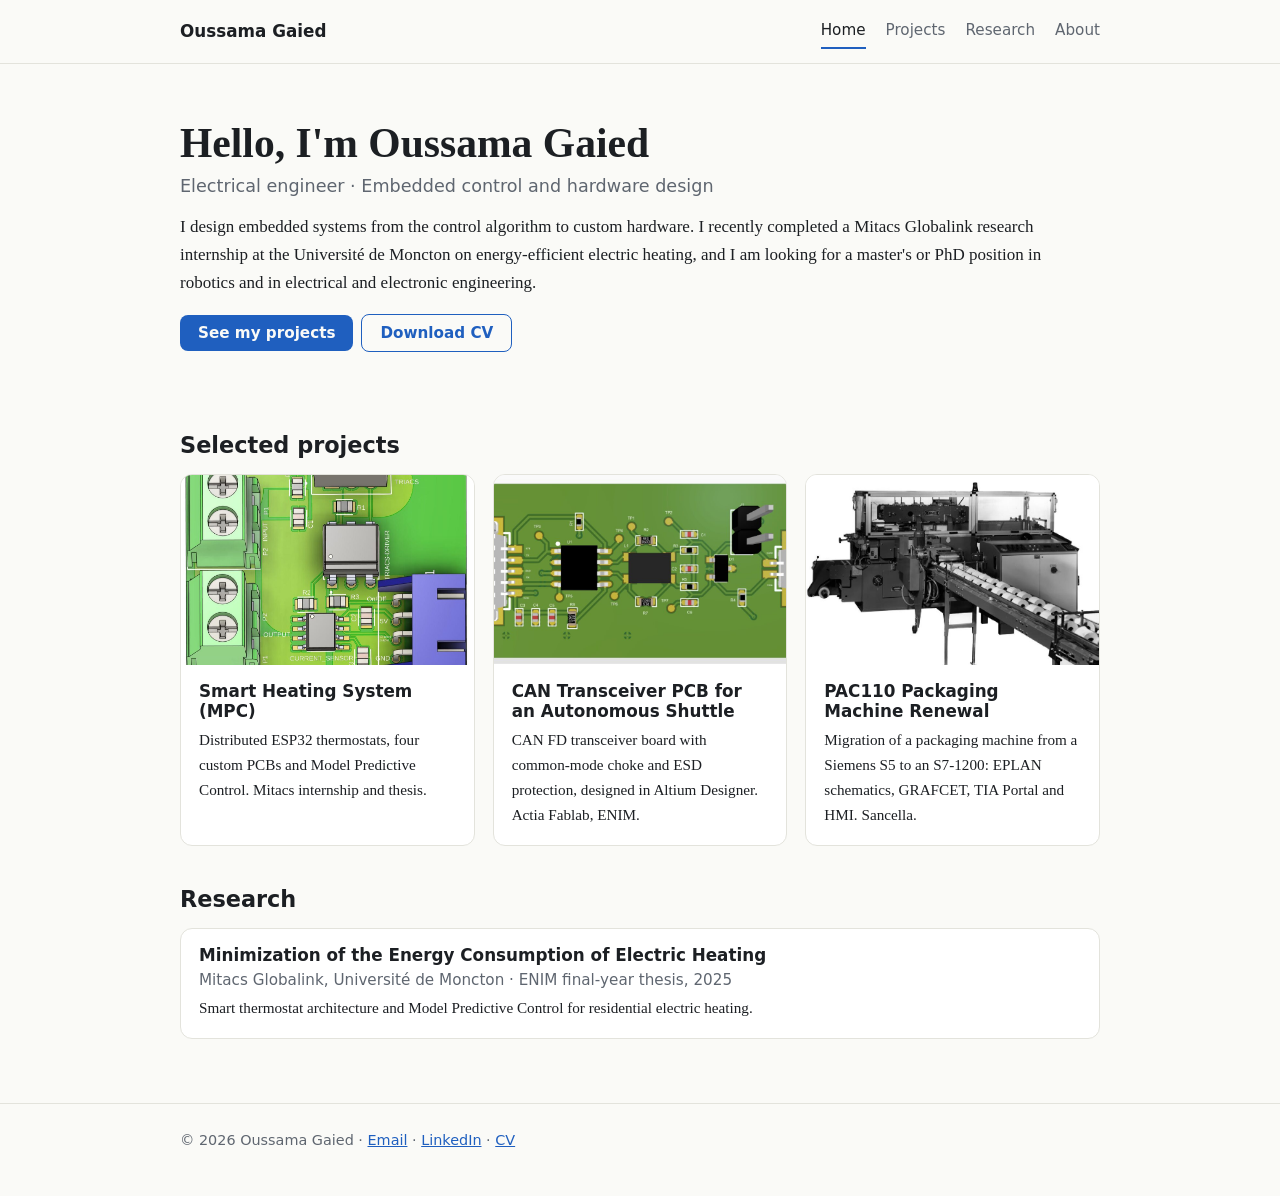
==== commit 5da4937f: "Add files via upload" ====
--- a/index.html
+++ b/index.html
@@ -12,7 +12,7 @@
 <a class="btn" href="projects.html">See my projects</a><a class="btn alt" href="cv.pdf">Download CV</a></div>
 </section>
 <h2>Selected projects</h2>
-<div class="grid"><a class="card" href="project-smart-heating.html"><img src="assets/heating-power-board-3d.jpg" alt="Smart heating power board" onerror="this.remove()"><div class="body"><h3>Smart Heating System (MPC)</h3><p>Distributed ESP32 thermostats, four custom PCBs and Model Predictive Control. Mitacs internship and thesis.</p></div></a><a class="card" href="project-can-pcb.html"><img src="assets/can-pcb.jpg" alt="CAN PCB" onerror="this.remove()"><div class="body"><h3>CAN PCB for an Autonomous Shuttle</h3><p>Custom board for the CAN data stage of an autonomous shuttle, designed in Altium Designer. Actia Fablab, ENIM.</p></div></a><a class="card" href="project-packaging.html"><img src="assets/packaging.jpg" alt="Packaging machine" onerror="this.remove()"><div class="body"><h3>Packaging Machine Automation</h3><p>Electrical design, GRAFCET and Siemens S7-1200 programming for a toilet paper packaging machine at Sancella.</p></div></a></div>
+<div class="grid"><a class="card" href="project-smart-heating.html"><img src="assets/heating-power-board-3d.jpg" alt="Smart heating power board" onerror="this.remove()"><div class="body"><h3>Smart Heating System (MPC)</h3><p>Distributed ESP32 thermostats, four custom PCBs and Model Predictive Control. Mitacs internship and thesis.</p></div></a><a class="card" href="project-can-pcb.html"><img src="assets/can-pcb.jpg" alt="CAN PCB" onerror="this.remove()"><div class="body"><h3>CAN Transceiver PCB for an Autonomous Shuttle</h3><p>CAN FD transceiver board with common-mode choke and ESD protection, designed in Altium Designer. Actia Fablab, ENIM.</p></div></a><a class="card" href="project-packaging.html"><img src="assets/packaging.jpg" alt="Packaging machine" onerror="this.remove()"><div class="body"><h3>PAC110 Packaging Machine Renewal</h3><p>Migration of a packaging machine from a Siemens S5 to an S7-1200: EPLAN schematics, GRAFCET, TIA Portal and HMI. Sancella.</p></div></a></div>
 <h2>Research</h2>
 <a class="card" href="research.html"><div class="body"><h3>Minimization of the Energy Consumption of Electric Heating</h3><p class="meta">Mitacs Globalink, Université de Moncton · ENIM final-year thesis, 2025</p><p>Smart thermostat architecture and Model Predictive Control for residential electric heating.</p></div></a>
 </main>
